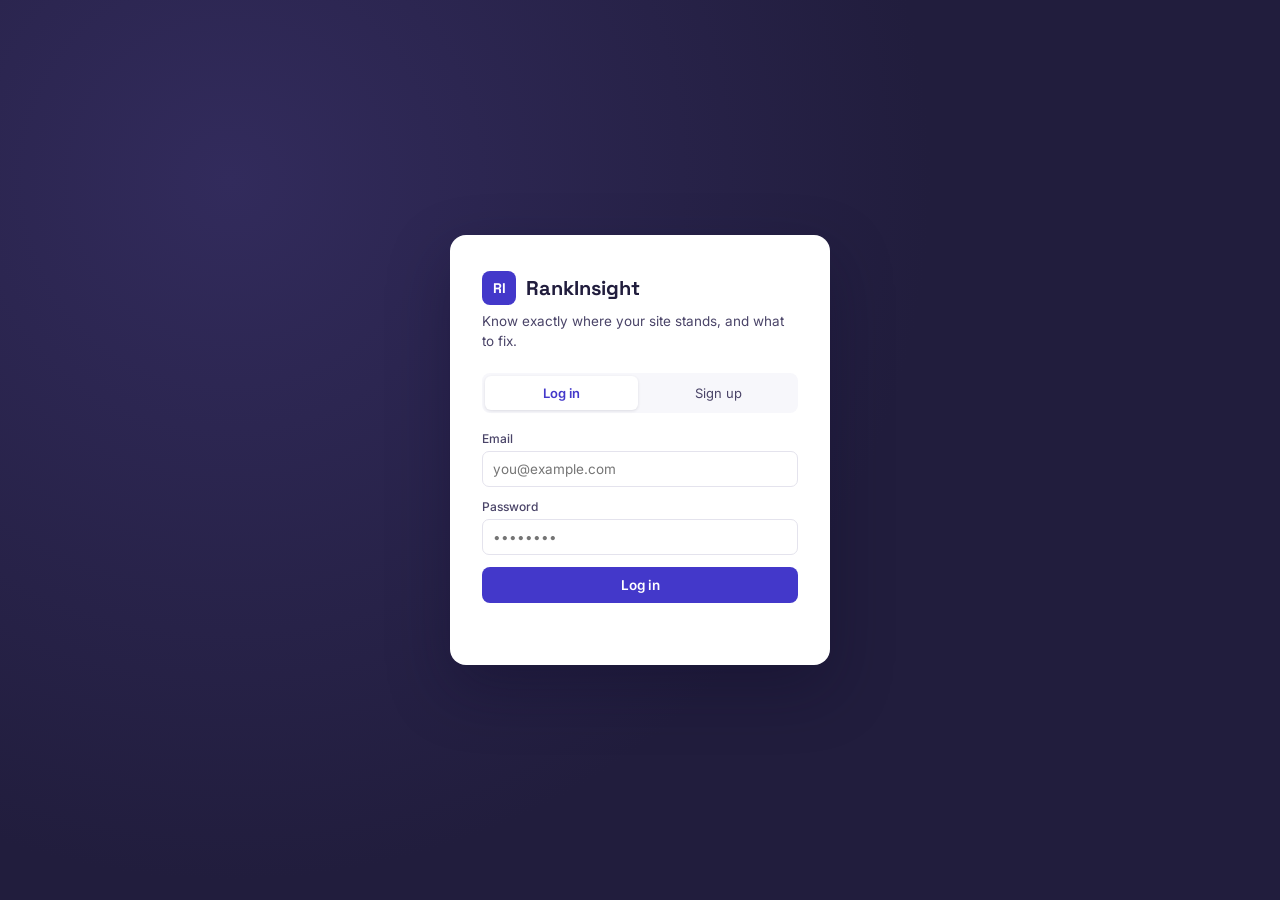
==== index.html @ e86a7fdc "Add files via upload" ====
<!DOCTYPE html>
<html lang="en">
<head>
<meta charset="UTF-8" />
<meta name="viewport" content="width=device-width, initial-scale=1.0" />
<title>RankInsight — SEO Dashboard</title>
<link rel="icon" type="image/png" href="favicon.png">
<link rel="preconnect" href="https://fonts.googleapis.com">
<link rel="preconnect" href="https://fonts.gstatic.com" crossorigin>
<link href="https://fonts.googleapis.com/css2?family=Space+Grotesk:wght@500;600;700&family=Inter:wght@400;500;600;700&display=swap" rel="stylesheet">
<link rel="stylesheet" href="style.css" />
</head>
<body>

<!-- ===== AUTH VIEW ===== -->
<section id="view-auth" class="auth-screen">
  <div class="auth-card">
    <div class="auth-brand">
      <span class="auth-mark">RI</span>
      <h1>RankInsight</h1>
    </div>
    <p class="auth-sub">Know exactly where your site stands, and what to fix.</p>

    <div class="tabs">
      <button id="tab-login" class="tab active" type="button">Log in</button>
      <button id="tab-signup" class="tab" type="button">Sign up</button>
    </div>

    <form id="form-auth">
      <label>Email
        <input type="email" id="input-email" required placeholder="you@example.com" />
      </label>
      <label>Password
        <input type="password" id="input-password" required placeholder="••••••••" minlength="6" />
      </label>
      <button type="submit" id="btn-auth-submit" class="btn-primary">Log in</button>
    </form>
    <p id="auth-message" class="message"></p>
  </div>
</section>

<!-- ===== MAIN APP ===== -->
<div id="view-app" class="app-shell hidden">

  <!-- ===== SIDEBAR ===== -->
  <aside class="sidebar">
    <div class="sidebar-top">
      <div class="brand">
        <span class="brand-mark">RI</span>
        <span class="brand-name">RankInsight</span>
      </div>
      <button id="btn-logout" class="btn-ghost-sm" type="button">Log out</button>
    </div>

    <div id="credits-badge" class="credits-badge"></div>

    <div class="add-site">
      <h2>Analyze a website</h2>
      <label>URL
        <input type="text" id="input-url" placeholder="https://example.com" />
      </label>
      <div class="field-row">
        <label>Language
          <input type="text" id="input-language" placeholder="en" />
        </label>
        <label>Location
          <input type="text" id="input-location" placeholder="in" />
        </label>
      </div>
      <button id="btn-analyze" class="btn-primary" type="button">Analyze website</button>
    </div>

    <div class="site-list-head">
      <h2>Your websites</h2>
      <button id="btn-refresh-websites" class="btn-link" type="button">Refresh</button>
    </div>
    <ul id="site-list" class="site-list"></ul>

    <p id="app-message" class="message"></p>
  </aside>

  <!-- ===== MAIN ===== -->
  <main class="main">

    <div id="empty-state" class="empty-state">
      <span class="empty-mark">↳</span>
      <h2>Pick a website to see its report</h2>
      <p>Or paste a URL on the left and hit Analyze to start tracking a new one.</p>
    </div>

    <div id="loading" class="loading hidden">Working…</div>

    <div id="report-view" class="report-view hidden">

      <header class="report-header">
        <div>
          <h1 id="report-title"></h1>
          <span id="report-niche" class="report-niche"></span>
        </div>
        <button id="btn-rank-check" class="btn-primary" type="button">Check rankings</button>
      </header>

      <div class="stat-row">
        <div class="stat">
          <span id="stat-total" class="stat-num">0</span>
          <span class="stat-label">Total keywords</span>
        </div>
        <div class="stat">
          <span id="stat-ranking" class="stat-num stat-good">0</span>
          <span class="stat-label">Ranking</span>
        </div>
        <div class="stat">
          <span id="stat-not-ranking" class="stat-num stat-muted">0</span>
          <span class="stat-label">Not ranking</span>
        </div>
        <div class="stat">
          <span id="stat-best" class="stat-num">–</span>
          <span class="stat-label">Best position</span>
        </div>
        <div class="stat">
          <span id="stat-avg" class="stat-num">–</span>
          <span class="stat-label">Avg position</span>
        </div>
      </div>

      <div class="table-wrap">
        <table id="keywords-table">
          <thead>
            <tr>
              <th>Keyword</th>
              <th>Type</th>
              <th>Position</th>
              <th></th>
            </tr>
          </thead>
          <tbody id="keywords-tbody"></tbody>
        </table>
      </div>
    </div>
  </main>

  <!-- ===== RECOMMENDATION PANEL ===== -->
  <aside id="recommendation-panel" class="rec-panel hidden">
    <div class="rec-head">
      <span id="recommendation-keyword"></span>
      <button id="btn-close-recommendation" class="btn-ghost-sm" type="button">Close</button>
    </div>
    <div class="rec-body">
      <div class="rec-block">
        <h3>Why it's not ranking well</h3>
        <p id="rec-reason"></p>
      </div>
      <div class="rec-block">
        <h3>What to improve</h3>
        <p id="rec-suggestions"></p>
      </div>
      <div class="rec-block">
        <h3>Competitor gaps</h3>
        <p id="rec-gaps"></p>
      </div>
    </div>
  </aside>

</div>

<script src="config.js"></script>
<script src="app.js"></script>
</body>
</html>
---- style.css ----
:root {
  --ink: #211D3D;
  --ink-soft: #4A4468;
  --paper: #F7F7FB;
  --line: #E4E3ED;
  --accent: #4338CA;
  --accent-hover: #372DA3;
  --accent-soft: #EEF0FF;
  --good: #16A34A;
  --good-soft: #E9F8EF;
  --muted: #94A3B8;
  --danger: #B00020;
  --white: #FFFFFF;
  --radius: 10px;
  --font-display: 'Space Grotesk', sans-serif;
  --font-body: 'Inter', sans-serif;
}

* { box-sizing: border-box; }

html, body {
  height: 100%;
  margin: 0;
}

body {
  font-family: var(--font-body);
  color: var(--ink);
  background: var(--paper);
  -webkit-font-smoothing: antialiased;
}

.hidden { display: none !important; }

button {
  font-family: inherit;
}

input {
  font-family: inherit;
}

/* ============ AUTH SCREEN ============ */
.auth-screen {
  min-height: 100vh;
  display: flex;
  align-items: center;
  justify-content: center;
  background: var(--ink);
  background-image: radial-gradient(circle at 18% 20%, #322B5C 0%, var(--ink) 55%);
  padding: 24px;
}

.auth-card {
  width: 100%;
  max-width: 380px;
  background: var(--white);
  border-radius: 16px;
  padding: 36px 32px;
  box-shadow: 0 24px 60px rgba(15, 12, 41, 0.35);
}

.auth-brand {
  display: flex;
  align-items: center;
  gap: 10px;
  margin-bottom: 6px;
}

.auth-mark {
  width: 34px;
  height: 34px;
  border-radius: 8px;
  background: var(--accent);
  color: white;
  display: flex;
  align-items: center;
  justify-content: center;
  font-family: var(--font-display);
  font-weight: 700;
  font-size: 14px;
}

.auth-brand h1 {
  font-family: var(--font-display);
  font-size: 20px;
  font-weight: 700;
  margin: 0;
}

.auth-sub {
  color: var(--ink-soft);
  font-size: 13.5px;
  margin: 0 0 22px 0;
  line-height: 1.5;
}

/* ============ SHARED: TABS, FORMS, BUTTONS ============ */
.tabs {
  display: flex;
  gap: 4px;
  background: var(--paper);
  border-radius: 8px;
  padding: 3px;
  margin-bottom: 18px;
}

.tab {
  flex: 1;
  border: none;
  background: transparent;
  padding: 9px;
  border-radius: 6px;
  cursor: pointer;
  font-size: 13px;
  color: var(--ink-soft);
}

.tab.active {
  background: var(--white);
  font-weight: 600;
  color: var(--accent);
  box-shadow: 0 1px 3px rgba(33, 29, 61, 0.12);
}

label {
  display: block;
  font-size: 12px;
  color: var(--ink-soft);
  margin-bottom: 12px;
  font-weight: 500;
}

input[type="text"], input[type="email"], input[type="password"] {
  width: 100%;
  padding: 9px 10px;
  margin-top: 5px;
  border: 1px solid var(--line);
  border-radius: 7px;
  font-size: 13.5px;
  color: var(--ink);
  background: var(--white);
}

input:focus {
  outline: none;
  border-color: var(--accent);
  box-shadow: 0 0 0 3px var(--accent-soft);
}

.btn-primary {
  width: 100%;
  padding: 10px;
  background: var(--accent);
  color: white;
  border: none;
  border-radius: 8px;
  font-size: 13.5px;
  font-weight: 600;
  cursor: pointer;
}
.btn-primary:hover { background: var(--accent-hover); }
.btn-primary:disabled { opacity: 0.55; cursor: not-allowed; }

.btn-link {
  background: none;
  border: none;
  color: var(--accent);
  font-size: 12px;
  font-weight: 600;
  cursor: pointer;
  padding: 0;
}

.btn-ghost-sm {
  background: none;
  border: 1px solid var(--line);
  color: var(--ink-soft);
  font-size: 11.5px;
  padding: 5px 10px;
  border-radius: 6px;
  cursor: pointer;
}
.btn-ghost-sm:hover { border-color: var(--ink-soft); color: var(--ink); }

.message {
  font-size: 12px;
  color: var(--danger);
  min-height: 16px;
  margin: 10px 0 0 0;
}

/* ============ APP SHELL ============ */
.app-shell {
  display: grid;
  grid-template-columns: 300px 1fr;
  min-height: 100vh;
}

/* ============ SIDEBAR ============ */
.sidebar {
  background: var(--ink);
  color: white;
  padding: 22px 20px;
  display: flex;
  flex-direction: column;
  overflow-y: auto;
}

.sidebar-top {
  display: flex;
  align-items: center;
  justify-content: space-between;
  margin-bottom: 16px;
}

.brand {
  display: flex;
  align-items: center;
  gap: 9px;
}

.brand-mark {
  width: 28px;
  height: 28px;
  border-radius: 7px;
  background: var(--accent);
  display: flex;
  align-items: center;
  justify-content: center;
  font-family: var(--font-display);
  font-weight: 700;
  font-size: 12px;
}

.brand-name {
  font-family: var(--font-display);
  font-weight: 600;
  font-size: 15px;
}

.sidebar .btn-ghost-sm {
  border-color: rgba(255,255,255,0.18);
  color: rgba(255,255,255,0.7);
}
.sidebar .btn-ghost-sm:hover {
  border-color: rgba(255,255,255,0.4);
  color: white;
}

.credits-badge {
  font-size: 11px;
  color: rgba(255,255,255,0.65);
  background: rgba(255,255,255,0.08);
  border-radius: 20px;
  padding: 4px 10px;
  display: inline-block;
  margin-bottom: 22px;
  width: fit-content;
}

.add-site {
  background: rgba(255,255,255,0.05);
  border: 1px solid rgba(255,255,255,0.1);
  border-radius: var(--radius);
  padding: 16px;
  margin-bottom: 24px;
}

.add-site h2 {
  font-family: var(--font-display);
  font-size: 13px;
  font-weight: 600;
  margin: 0 0 14px 0;
  color: rgba(255,255,255,0.9);
}

.add-site label {
  color: rgba(255,255,255,0.55);
}

.add-site input {
  background: rgba(255,255,255,0.06);
  border-color: rgba(255,255,255,0.14);
  color: white;
}
.add-site input::placeholder { color: rgba(255,255,255,0.35); }
.add-site input:focus {
  border-color: var(--accent);
  box-shadow: 0 0 0 3px rgba(67, 56, 202, 0.35);
}

.field-row {
  display: flex;
  gap: 8px;
}
.field-row label { flex: 1; }

.site-list-head {
  display: flex;
  align-items: center;
  justify-content: space-between;
  margin-bottom: 10px;
}

.site-list-head h2 {
  font-family: var(--font-display);
  font-size: 12px;
  font-weight: 600;
  text-transform: none;
  color: rgba(255,255,255,0.55);
  margin: 0;
}

.site-list-head .btn-link {
  color: rgba(255,255,255,0.55);
  font-size: 11px;
}
.site-list-head .btn-link:hover { color: white; }

.site-list {
  list-style: none;
  margin: 0;
  padding: 0;
  flex: 1;
}

.site-item {
  padding: 10px 11px;
  border-radius: 8px;
  cursor: pointer;
  margin-bottom: 3px;
}
.site-item:hover { background: rgba(255,255,255,0.06); }
.site-item.active { background: var(--accent); }

.site-item-url {
  display: block;
  font-size: 13px;
  font-weight: 500;
  white-space: nowrap;
  overflow: hidden;
  text-overflow: ellipsis;
}

.site-item-niche {
  display: block;
  font-size: 11px;
  color: rgba(255,255,255,0.5);
  margin-top: 2px;
  white-space: nowrap;
  overflow: hidden;
  text-overflow: ellipsis;
}
.site-item.active .site-item-niche { color: rgba(255,255,255,0.75); }

.sidebar .message { color: #FFB4C0; }

/* ============ MAIN ============ */
.main {
  padding: 36px 44px;
  overflow-y: auto;
  position: relative;
}

.empty-state {
  max-width: 380px;
  margin-top: 90px;
}

.empty-mark {
  display: inline-block;
  font-size: 22px;
  color: var(--muted);
  margin-bottom: 10px;
}

.empty-state h2 {
  font-family: var(--font-display);
  font-size: 20px;
  margin: 0 0 8px 0;
}

.empty-state p {
  color: var(--ink-soft);
  font-size: 14px;
  line-height: 1.6;
  margin: 0;
}

.loading {
  color: var(--accent);
  font-size: 14px;
  font-weight: 500;
  margin-top: 90px;
}

/* ============ REPORT VIEW ============ */
.report-header {
  display: flex;
  align-items: flex-start;
  justify-content: space-between;
  margin-bottom: 26px;
  gap: 20px;
}

.report-header h1 {
  font-family: var(--font-display);
  font-size: 24px;
  font-weight: 700;
  margin: 0 0 4px 0;
  word-break: break-word;
}

.report-niche {
  font-size: 13px;
  color: var(--ink-soft);
}

#btn-rank-check {
  width: auto;
  padding: 10px 18px;
  white-space: nowrap;
}

.stat-row {
  display: grid;
  grid-template-columns: repeat(5, 1fr);
  gap: 1px;
  background: var(--line);
  border: 1px solid var(--line);
  border-radius: var(--radius);
  overflow: hidden;
  margin-bottom: 28px;
}

.stat {
  background: var(--white);
  padding: 16px 18px;
}

.stat-num {
  display: block;
  font-family: var(--font-display);
  font-size: 26px;
  font-weight: 700;
  color: var(--ink);
}

.stat-good { color: var(--good); }
.stat-muted { color: var(--muted); }

.stat-label {
  font-size: 11.5px;
  color: var(--ink-soft);
}

.table-wrap {
  background: var(--white);
  border: 1px solid var(--line);
  border-radius: var(--radius);
  overflow: hidden;
}

table {
  width: 100%;
  border-collapse: collapse;
  font-size: 13.5px;
}

th {
  text-align: left;
  padding: 12px 16px;
  font-size: 11px;
  text-transform: none;
  color: var(--ink-soft);
  font-weight: 600;
  border-bottom: 1px solid var(--line);
  background: #FBFBFD;
}

td {
  padding: 12px 16px;
  border-bottom: 1px solid var(--line);
}

tr:last-child td { border-bottom: none; }

.kw-type {
  font-size: 11.5px;
  color: var(--ink-soft);
  text-transform: capitalize;
}

.pos-good {
  color: var(--good);
  font-weight: 700;
}
.pos-bad {
  color: var(--muted);
}

.mini-btn {
  background: var(--accent-soft);
  color: var(--accent);
  border: none;
  border-radius: 6px;
  font-size: 11.5px;
  font-weight: 600;
  padding: 5px 10px;
  cursor: pointer;
}
.mini-btn:hover { background: #E1E0FE; }

/* ============ RECOMMENDATION PANEL ============ */
.rec-panel {
  position: fixed;
  top: 0;
  right: 0;
  bottom: 0;
  width: 360px;
  background: var(--white);
  border-left: 1px solid var(--line);
  box-shadow: -12px 0 32px rgba(33, 29, 61, 0.08);
  display: flex;
  flex-direction: column;
  z-index: 20;
}

.rec-head {
  display: flex;
  align-items: center;
  justify-content: space-between;
  padding: 18px 20px;
  border-bottom: 1px solid var(--line);
}

#recommendation-keyword {
  font-family: var(--font-display);
  font-weight: 600;
  font-size: 14.5px;
}

.rec-body {
  padding: 20px;
  overflow-y: auto;
}

.rec-block {
  margin-bottom: 20px;
}

.rec-block h3 {
  font-size: 11.5px;
  font-weight: 600;
  color: var(--ink-soft);
  margin: 0 0 6px 0;
}

.rec-block p {
  font-size: 13.5px;
  line-height: 1.6;
  margin: 0;
  color: var(--ink);
}

/* ============ RESPONSIVE ============ */
@media (max-width: 880px) {
  .app-shell {
    grid-template-columns: 1fr;
  }
  .sidebar {
    max-height: 45vh;
  }
  .main {
    padding: 24px;
  }
  .stat-row {
    grid-template-columns: repeat(2, 1fr);
  }
  .rec-panel {
    width: 100%;
  }
}

/* ============ ACCESSIBILITY ============ */
:focus-visible {
  outline: 2px solid var(--accent);
  outline-offset: 2px;
}

@media (prefers-reduced-motion: reduce) {
  * { transition: none !important; }
}
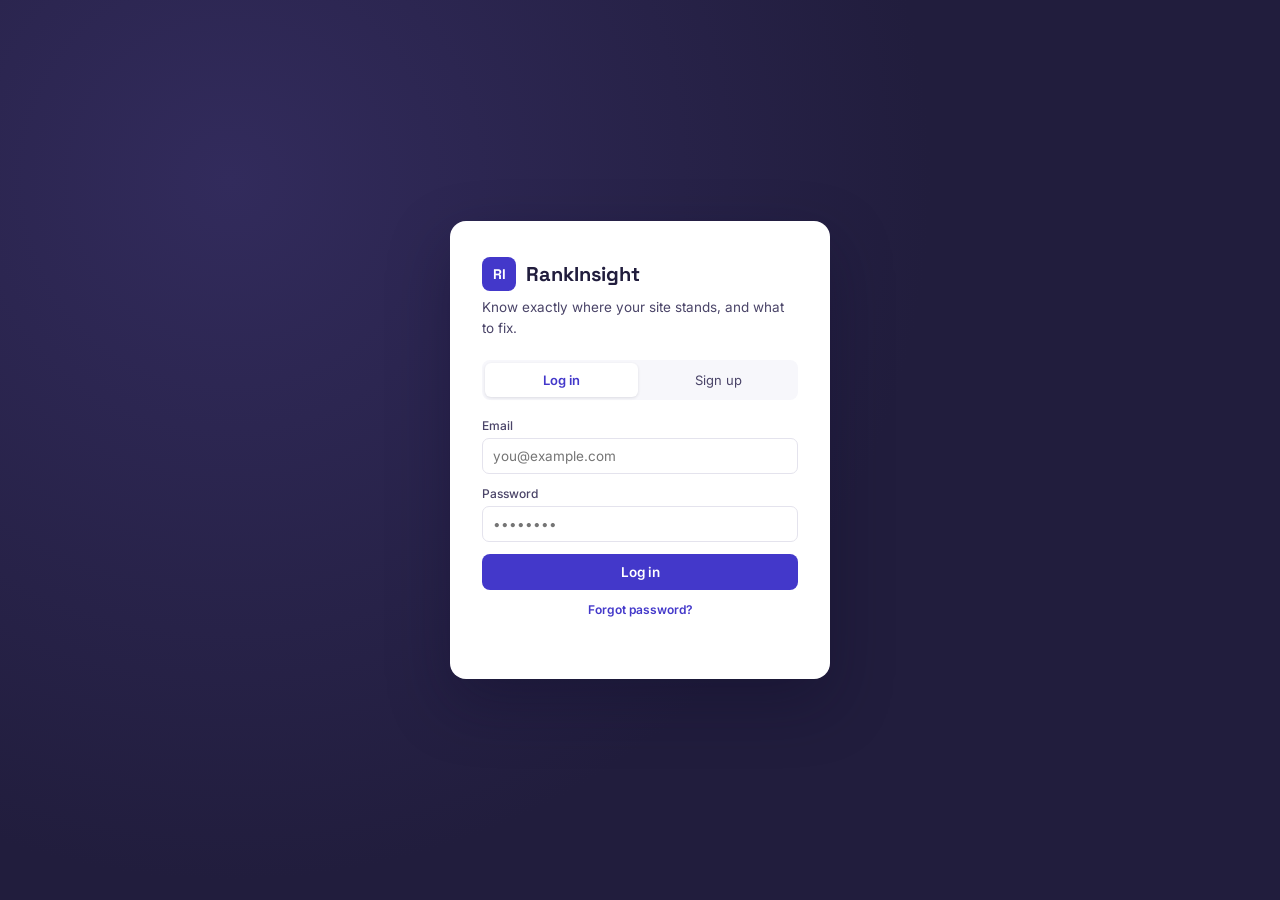
==== commit f214b0be: "Add files via upload" ====
--- a/index.html
+++ b/index.html
@@ -9,6 +9,7 @@
 <link rel="preconnect" href="https://fonts.gstatic.com" crossorigin>
 <link href="https://fonts.googleapis.com/css2?family=Space+Grotesk:wght@500;600;700&family=Inter:wght@400;500;600;700&display=swap" rel="stylesheet">
 <link rel="stylesheet" href="style.css" />
+<script src="https://checkout.razorpay.com/v1/checkout.js"></script>
 </head>
 <body>
 
@@ -35,6 +36,25 @@
       </label>
       <button type="submit" id="btn-auth-submit" class="btn-primary">Log in</button>
     </form>
+    <button id="btn-forgot-link" type="button" class="btn-link forgot-link">Forgot password?</button>
+
+    <!-- Shown instead of the form above when "Forgot password?" is clicked -->
+    <div id="forgot-password-view" class="hidden">
+      <label>Email
+        <input type="email" id="input-forgot-email" placeholder="you@example.com" />
+      </label>
+      <button id="btn-forgot-submit" type="button" class="btn-primary">Send reset link</button>
+      <button id="btn-forgot-cancel" type="button" class="btn-link forgot-link">Back to login</button>
+    </div>
+
+    <!-- Shown only when the user arrives here from the password-reset email link -->
+    <div id="reset-password-view" class="hidden">
+      <label>New password
+        <input type="password" id="input-new-password" minlength="6" placeholder="At least 6 characters" />
+      </label>
+      <button id="btn-reset-submit" type="button" class="btn-primary">Set new password</button>
+    </div>
+
     <p id="auth-message" class="message"></p>
   </div>
 </section>
@@ -49,10 +69,15 @@
         <span class="brand-mark">RI</span>
         <span class="brand-name">RankInsight</span>
       </div>
-      <button id="btn-logout" class="btn-ghost-sm" type="button">Log out</button>
+      <div class="sidebar-top-actions">
+        <button id="btn-theme-toggle" class="btn-icon" type="button" title="Toggle theme" aria-label="Toggle dark mode">☾</button>
+        <button id="btn-logout" class="btn-ghost-sm" type="button">Log out</button>
+      </div>
     </div>
 
     <div id="credits-badge" class="credits-badge"></div>
+    <button id="btn-upgrade" class="btn-upgrade" type="button">⚡ Upgrade to Pro — ₹199/mo</button>
+    <p id="upgrade-message" class="message"></p>
 
     <div class="add-site">
       <h2>Analyze a website</h2>
@@ -74,7 +99,9 @@
       <h2>Your websites</h2>
       <button id="btn-refresh-websites" class="btn-link" type="button">Refresh</button>
     </div>
+    <input type="text" id="input-site-search" class="site-search" placeholder="Search websites…" />
     <ul id="site-list" class="site-list"></ul>
+    <p id="site-list-empty" class="site-list-empty hidden">No matches.</p>
 
     <p id="app-message" class="message"></p>
   </aside>
@@ -122,6 +149,35 @@
           <span class="stat-label">Avg position</span>
         </div>
       </div>
+
+      <!-- Rank history trend -->
+      <section class="panel-section" id="history-section">
+        <div class="panel-section-head">
+          <h2>Ranking trend</h2>
+          <span id="history-hint" class="panel-hint"></span>
+        </div>
+        <div id="history-chart-wrap" class="history-chart-wrap">
+          <p id="history-empty" class="panel-empty">Run "Check rankings" at least twice on different days to see a trend here.</p>
+          <svg id="history-chart" class="history-chart hidden" viewBox="0 0 640 160" preserveAspectRatio="none"></svg>
+        </div>
+      </section>
+
+      <!-- Google Search Console -->
+      <section class="panel-section" id="gsc-section">
+        <div class="panel-section-head">
+          <h2>Google Search Console</h2>
+          <button id="btn-gsc-connect" class="btn-secondary" type="button">Connect Search Console</button>
+        </div>
+        <p id="gsc-status" class="panel-hint"></p>
+        <div id="gsc-table-wrap" class="table-wrap hidden">
+          <table id="gsc-table">
+            <thead>
+              <tr><th>Query</th><th>Clicks</th><th>Impressions</th><th>CTR</th><th>Avg position</th></tr>
+            </thead>
+            <tbody id="gsc-tbody"></tbody>
+          </table>
+        </div>
+      </section>
 
       <div class="table-wrap">
         <table id="keywords-table">
@@ -166,4 +222,4 @@
 <script src="config.js"></script>
 <script src="app.js"></script>
 </body>
-</html>
+</html>
--- a/style.css
+++ b/style.css
@@ -3,6 +3,7 @@
   --ink-soft: #4A4468;
   --paper: #F7F7FB;
   --line: #E4E3ED;
+  --white: #FFFFFF;
   --accent: #4338CA;
   --accent-hover: #372DA3;
   --accent-soft: #EEF0FF;
@@ -10,10 +11,32 @@
   --good-soft: #E9F8EF;
   --muted: #94A3B8;
   --danger: #B00020;
-  --white: #FFFFFF;
+  --sidebar-bg: #211D3D;
+  --sidebar-field-bg: rgba(255,255,255,0.06);
+  --sidebar-field-border: rgba(255,255,255,0.14);
+  --table-head-bg: #FBFBFD;
   --radius: 10px;
   --font-display: 'Space Grotesk', sans-serif;
   --font-body: 'Inter', sans-serif;
+}
+
+/* ---- Dark mode: applied to <body> via data-theme="dark" ---- */
+body[data-theme="dark"] {
+  --ink: #EDEBF7;
+  --ink-soft: #A8A2C4;
+  --paper: #17152B;
+  --line: #2E2A4A;
+  --white: #201C3B;
+  --accent: #7C6EF2;
+  --accent-hover: #695CDB;
+  --accent-soft: #2A2650;
+  --good: #3ED17E;
+  --good-soft: #163524;
+  --muted: #6E6890;
+  --sidebar-bg: #100E20;
+  --sidebar-field-bg: rgba(255,255,255,0.05);
+  --sidebar-field-border: rgba(255,255,255,0.1);
+  --table-head-bg: #1B1834;
 }
 
 * { box-sizing: border-box; }
@@ -28,15 +51,12 @@
   color: var(--ink);
   background: var(--paper);
   -webkit-font-smoothing: antialiased;
+  transition: background-color 0.15s ease, color 0.15s ease;
 }
 
 .hidden { display: none !important; }
 
-button {
-  font-family: inherit;
-}
-
-input {
+button, input {
   font-family: inherit;
 }
 
@@ -86,6 +106,7 @@
   font-size: 20px;
   font-weight: 700;
   margin: 0;
+  color: var(--ink);
 }
 
 .auth-sub {
@@ -162,6 +183,20 @@
 .btn-primary:hover { background: var(--accent-hover); }
 .btn-primary:disabled { opacity: 0.55; cursor: not-allowed; }
 
+.btn-secondary {
+  padding: 8px 14px;
+  background: var(--accent-soft);
+  color: var(--accent);
+  border: none;
+  border-radius: 7px;
+  font-size: 12.5px;
+  font-weight: 600;
+  cursor: pointer;
+  white-space: nowrap;
+}
+.btn-secondary:hover { filter: brightness(0.96); }
+.btn-secondary:disabled { opacity: 0.55; cursor: not-allowed; }
+
 .btn-link {
   background: none;
   border: none;
@@ -183,6 +218,21 @@
 }
 .btn-ghost-sm:hover { border-color: var(--ink-soft); color: var(--ink); }
 
+.btn-icon {
+  background: none;
+  border: 1px solid var(--sidebar-field-border);
+  color: rgba(255,255,255,0.75);
+  width: 28px;
+  height: 28px;
+  border-radius: 6px;
+  cursor: pointer;
+  font-size: 13px;
+  display: flex;
+  align-items: center;
+  justify-content: center;
+}
+.btn-icon:hover { border-color: rgba(255,255,255,0.4); color: white; }
+
 .message {
   font-size: 12px;
   color: var(--danger);
@@ -190,6 +240,13 @@
   margin: 10px 0 0 0;
 }
 
+.forgot-link {
+  display: block;
+  text-align: center;
+  margin-top: 12px !important;
+  width: 100%;
+}
+
 /* ============ APP SHELL ============ */
 .app-shell {
   display: grid;
@@ -199,7 +256,7 @@
 
 /* ============ SIDEBAR ============ */
 .sidebar {
-  background: var(--ink);
+  background: var(--sidebar-bg);
   color: white;
   padding: 22px 20px;
   display: flex;
@@ -212,6 +269,12 @@
   align-items: center;
   justify-content: space-between;
   margin-bottom: 16px;
+}
+
+.sidebar-top-actions {
+  display: flex;
+  align-items: center;
+  gap: 8px;
 }
 
 .brand {
@@ -255,9 +318,24 @@
   border-radius: 20px;
   padding: 4px 10px;
   display: inline-block;
+  margin-bottom: 10px;
+  width: fit-content;
+}
+
+.btn-upgrade {
+  width: 100%;
+  padding: 9px;
+  background: linear-gradient(135deg, #F5A623, #F76B1C);
+  color: white;
+  border: none;
+  border-radius: 8px;
+  font-size: 12.5px;
+  font-weight: 700;
+  cursor: pointer;
   margin-bottom: 22px;
-  width: fit-content;
-}
+}
+.btn-upgrade:hover { filter: brightness(1.05); }
+.btn-upgrade:disabled { opacity: 0.6; cursor: not-allowed; }
 
 .add-site {
   background: rgba(255,255,255,0.05);
@@ -280,14 +358,14 @@
 }
 
 .add-site input {
-  background: rgba(255,255,255,0.06);
-  border-color: rgba(255,255,255,0.14);
+  background: var(--sidebar-field-bg);
+  border-color: var(--sidebar-field-border);
   color: white;
 }
 .add-site input::placeholder { color: rgba(255,255,255,0.35); }
 .add-site input:focus {
   border-color: var(--accent);
-  box-shadow: 0 0 0 3px rgba(67, 56, 202, 0.35);
+  box-shadow: 0 0 0 3px rgba(124, 110, 242, 0.3);
 }
 
 .field-row {
@@ -307,7 +385,6 @@
   font-family: var(--font-display);
   font-size: 12px;
   font-weight: 600;
-  text-transform: none;
   color: rgba(255,255,255,0.55);
   margin: 0;
 }
@@ -317,6 +394,20 @@
   font-size: 11px;
 }
 .site-list-head .btn-link:hover { color: white; }
+
+.site-search {
+  margin-bottom: 10px !important;
+  background: var(--sidebar-field-bg);
+  border-color: var(--sidebar-field-border);
+  color: white;
+  font-size: 12.5px !important;
+  padding: 7px 10px !important;
+}
+.site-search::placeholder { color: rgba(255,255,255,0.35); }
+.site-search:focus {
+  border-color: var(--accent);
+  box-shadow: 0 0 0 3px rgba(124, 110, 242, 0.3);
+}
 
 .site-list {
   list-style: none;
@@ -354,6 +445,12 @@
 }
 .site-item.active .site-item-niche { color: rgba(255,255,255,0.75); }
 
+.site-list-empty {
+  font-size: 12px;
+  color: rgba(255,255,255,0.4);
+  padding: 6px 2px;
+}
+
 .sidebar .message { color: #FFB4C0; }
 
 /* ============ MAIN ============ */
@@ -431,7 +528,7 @@
   border: 1px solid var(--line);
   border-radius: var(--radius);
   overflow: hidden;
-  margin-bottom: 28px;
+  margin-bottom: 24px;
 }
 
 .stat {
@@ -455,6 +552,79 @@
   color: var(--ink-soft);
 }
 
+/* ============ PANEL SECTIONS (history + GSC) ============ */
+.panel-section {
+  background: var(--white);
+  border: 1px solid var(--line);
+  border-radius: var(--radius);
+  padding: 18px 20px;
+  margin-bottom: 20px;
+}
+
+.panel-section-head {
+  display: flex;
+  align-items: center;
+  justify-content: space-between;
+  margin-bottom: 12px;
+  gap: 12px;
+}
+
+.panel-section-head h2 {
+  font-family: var(--font-display);
+  font-size: 14.5px;
+  font-weight: 600;
+  margin: 0;
+}
+
+.panel-hint {
+  font-size: 12px;
+  color: var(--ink-soft);
+  margin: 0;
+}
+
+.panel-empty {
+  font-size: 12.5px;
+  color: var(--ink-soft);
+  margin: 6px 0;
+}
+
+/* ---- history chart ---- */
+.history-chart-wrap {
+  position: relative;
+}
+
+.history-chart {
+  width: 100%;
+  height: 140px;
+  display: block;
+}
+
+.history-line {
+  fill: none;
+  stroke: var(--accent);
+  stroke-width: 2.5;
+  stroke-linecap: round;
+  stroke-linejoin: round;
+}
+
+.history-area {
+  fill: var(--accent);
+  opacity: 0.08;
+}
+
+.history-dot {
+  fill: var(--accent);
+}
+
+.history-axis-label {
+  font-family: var(--font-body);
+  font-size: 9px;
+  fill: var(--ink-soft);
+}
+
+/* ---- GSC table shares .table-wrap / table styles below ---- */
+
+/* ============ TABLE ============ */
 .table-wrap {
   background: var(--white);
   border: 1px solid var(--line);
@@ -472,11 +642,10 @@
   text-align: left;
   padding: 12px 16px;
   font-size: 11px;
-  text-transform: none;
   color: var(--ink-soft);
   font-weight: 600;
   border-bottom: 1px solid var(--line);
-  background: #FBFBFD;
+  background: var(--table-head-bg);
 }
 
 td {
@@ -510,7 +679,7 @@
   padding: 5px 10px;
   cursor: pointer;
 }
-.mini-btn:hover { background: #E1E0FE; }
+.mini-btn:hover { filter: brightness(0.96); }
 
 /* ============ RECOMMENDATION PANEL ============ */
 .rec-panel {
@@ -581,6 +750,10 @@
   .rec-panel {
     width: 100%;
   }
+  .panel-section-head {
+    flex-direction: column;
+    align-items: flex-start;
+  }
 }
 
 /* ============ ACCESSIBILITY ============ */
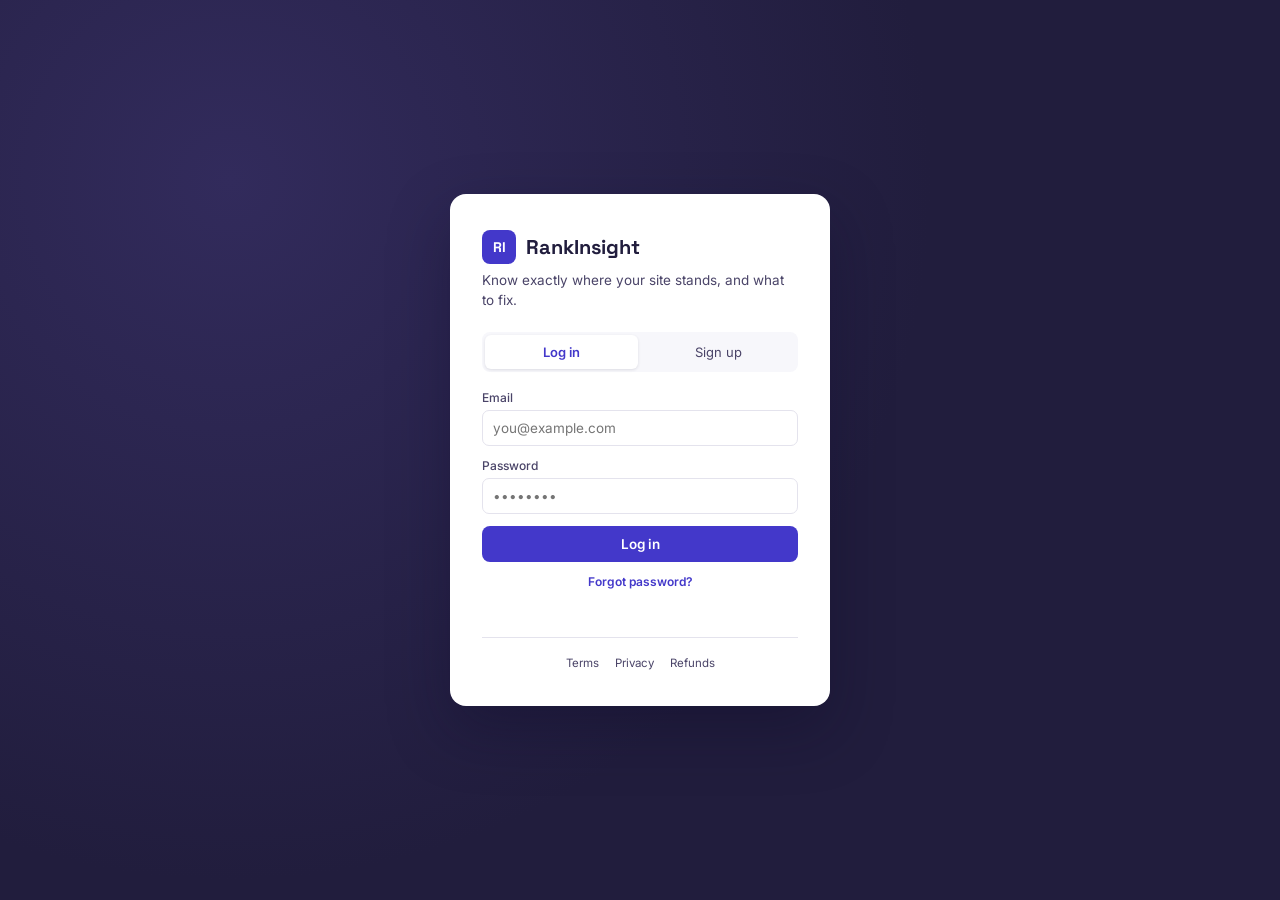
==== commit bd7f5f31: "Add files via upload" ====
--- a/index.html
+++ b/index.html
@@ -56,6 +56,12 @@
     </div>
 
     <p id="auth-message" class="message"></p>
+
+    <div class="policy-footer">
+      <a href="terms.html" target="_blank">Terms</a>
+      <a href="privacy-policy.html" target="_blank">Privacy</a>
+      <a href="refund-policy.html" target="_blank">Refunds</a>
+    </div>
   </div>
 </section>
 
--- a/style.css
+++ b/style.css
@@ -246,6 +246,21 @@
   margin-top: 12px !important;
   width: 100%;
 }
+
+.policy-footer {
+  display: flex;
+  justify-content: center;
+  gap: 16px;
+  margin-top: 22px;
+  padding-top: 18px;
+  border-top: 1px solid var(--line);
+}
+.policy-footer a {
+  font-size: 11.5px;
+  color: var(--ink-soft);
+  text-decoration: none;
+}
+.policy-footer a:hover { color: var(--accent); text-decoration: underline; }
 
 /* ============ APP SHELL ============ */
 .app-shell {
